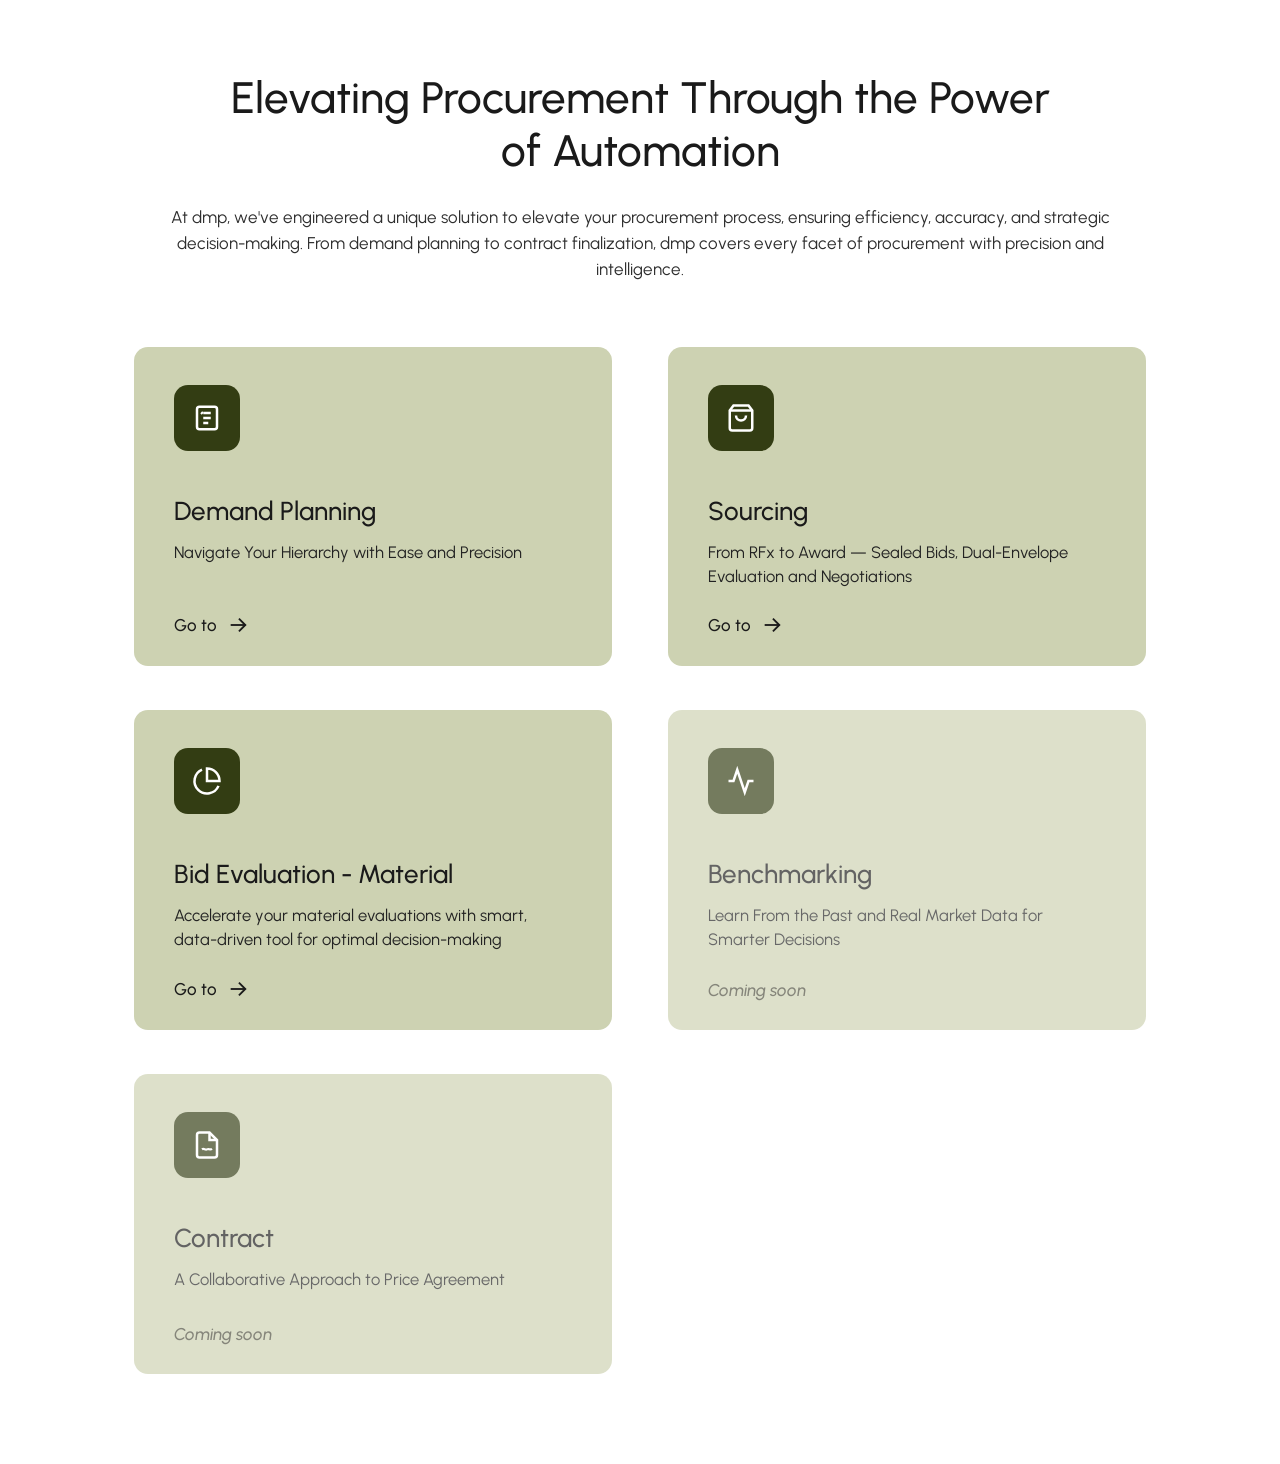
==== index.html @ 02de0b13 "Make the demo runnable on GitHub Pages - Landing page with module cards (Demand Planning, Sourcing, " ====
<!DOCTYPE html>
<html lang="en">
<head>
    <meta charset="UTF-8">
    <meta name="viewport" content="width=device-width, initial-scale=1.0">
    <title>dmp — Digital Material Purchasing</title>
    <link rel="icon" type="image/svg+xml" href="demand_planning/img/favicon.svg">
    <link rel="preconnect" href="https://fonts.googleapis.com">
    <link rel="preconnect" href="https://fonts.gstatic.com" crossorigin>
    <link href="https://fonts.googleapis.com/css2?family=Urbanist:wght@400;500;600;700&display=swap" rel="stylesheet">
    <style>
        * { box-sizing: border-box; margin: 0; padding: 0; }
        body { font-family: 'Urbanist', -apple-system, sans-serif; background: #fff; color: #1a1a1a; -webkit-font-smoothing: antialiased; }
        .wrap { max-width: 1060px; margin: 0 auto; padding: 72px 24px 90px; }
        h1 { font-size: 44px; font-weight: 500; text-align: center; line-height: 1.2; max-width: 860px; margin: 0 auto; }
        .sub { text-align: center; color: #2e2e2e; font-size: 17px; line-height: 1.55; max-width: 980px; margin: 26px auto 64px; }
        .grid { display: grid; grid-template-columns: repeat(2, 1fr); gap: 44px 56px; }
        @media (max-width: 820px) { .grid { grid-template-columns: 1fr; } h1 { font-size: 32px; } }
        .card { background: #CDD2B2; border-radius: 14px; padding: 38px 40px 30px; display: flex; flex-direction: column; min-height: 300px; transition: transform .18s, box-shadow .18s; }
        a.card { color: inherit; text-decoration: none; cursor: pointer; }
        a.card:hover { transform: translateY(-4px); box-shadow: 0 14px 30px rgba(40,50,10,.18); }
        .card.soon { opacity: .68; }
        .ic { width: 66px; height: 66px; border-radius: 14px; background: #333D13; display: flex; align-items: center; justify-content: center; margin-bottom: 44px; }
        .ic svg { color: #fff; }
        .card h2 { font-size: 26px; font-weight: 500; margin-bottom: 14px; }
        .card p { font-size: 16.5px; line-height: 1.45; color: #222; flex: 1; }
        .go { display: inline-flex; align-items: center; gap: 10px; font-size: 17px; margin-top: 26px; font-weight: 500; }
        .go svg { transition: transform .18s; }
        a.card:hover .go svg { transform: translateX(5px); }
        .soon .go { color: #4c4c3c; font-style: italic; }
    </style>
</head>
<body>
    <div class="wrap">
        <h1>Elevating Procurement Through the Power of Automation</h1>
        <p class="sub">At dmp, we've engineered a unique solution to elevate your procurement process, ensuring efficiency, accuracy,
            and strategic decision-making. From demand planning to contract finalization, dmp covers every facet of
            procurement with precision and intelligence.</p>

        <div class="grid">
            <a class="card" href="demand_planning/">
                <div class="ic"><svg width="30" height="30" viewBox="0 0 24 24" fill="none" stroke="currentColor" stroke-width="2"><rect x="4" y="3" width="16" height="18" rx="2"/><path d="M9 8h6M9 12h6M9 16h4"/><polyline points="7.2 7.6 7.8 8.2 8.8 7.2" stroke-width="1.6"/></svg></div>
                <h2>Demand Planning</h2>
                <p>Navigate Your Hierarchy with Ease and Precision</p>
                <span class="go">Go to <svg width="22" height="22" viewBox="0 0 24 24" fill="none" stroke="currentColor" stroke-width="2"><line x1="4" y1="12" x2="20" y2="12"/><polyline points="13 5 20 12 13 19"/></svg></span>
            </a>
            <a class="card" href="sourcing/">
                <div class="ic"><svg width="30" height="30" viewBox="0 0 24 24" fill="none" stroke="currentColor" stroke-width="2"><path d="M6 2 3 6v14a2 2 0 0 0 2 2h14a2 2 0 0 0 2-2V6l-3-4z"/><line x1="3" y1="6" x2="21" y2="6"/><path d="M16 10a4 4 0 0 1-8 0"/></svg></div>
                <h2>Sourcing</h2>
                <p>From RFx to Award — Sealed Bids, Dual-Envelope Evaluation and Negotiations</p>
                <span class="go">Go to <svg width="22" height="22" viewBox="0 0 24 24" fill="none" stroke="currentColor" stroke-width="2"><line x1="4" y1="12" x2="20" y2="12"/><polyline points="13 5 20 12 13 19"/></svg></span>
            </a>
            <a class="card" href="sourcing/bid-eval.html">
                <div class="ic"><svg width="30" height="30" viewBox="0 0 24 24" fill="none" stroke="currentColor" stroke-width="2"><path d="M21.21 15.89A10 10 0 1 1 8 2.83"/><path d="M22 12A10 10 0 0 0 12 2v10z"/></svg></div>
                <h2>Bid Evaluation - Material</h2>
                <p>Accelerate your material evaluations with smart, data-driven tool for optimal decision-making</p>
                <span class="go">Go to <svg width="22" height="22" viewBox="0 0 24 24" fill="none" stroke="currentColor" stroke-width="2"><line x1="4" y1="12" x2="20" y2="12"/><polyline points="13 5 20 12 13 19"/></svg></span>
            </a>
            <div class="card soon">
                <div class="ic"><svg width="30" height="30" viewBox="0 0 24 24" fill="none" stroke="currentColor" stroke-width="2"><polyline points="22 12 18 12 15 21 9 3 6 12 2 12"/></svg></div>
                <h2>Benchmarking</h2>
                <p>Learn From the Past and Real Market Data for Smarter Decisions</p>
                <span class="go">Coming soon</span>
            </div>
            <div class="card soon">
                <div class="ic"><svg width="30" height="30" viewBox="0 0 24 24" fill="none" stroke="currentColor" stroke-width="2"><path d="M14 2H6a2 2 0 0 0-2 2v16a2 2 0 0 0 2 2h12a2 2 0 0 0 2-2V8z"/><polyline points="14 2 14 8 20 8"/><path d="M8 15.5c1.5-1.2 2.5.8 4 0s2.5.8 4-.4" stroke-width="1.7"/></svg></div>
                <h2>Contract</h2>
                <p>A Collaborative Approach to Price Agreement</p>
                <span class="go">Coming soon</span>
            </div>
        </div>
    </div>
</body>
</html>
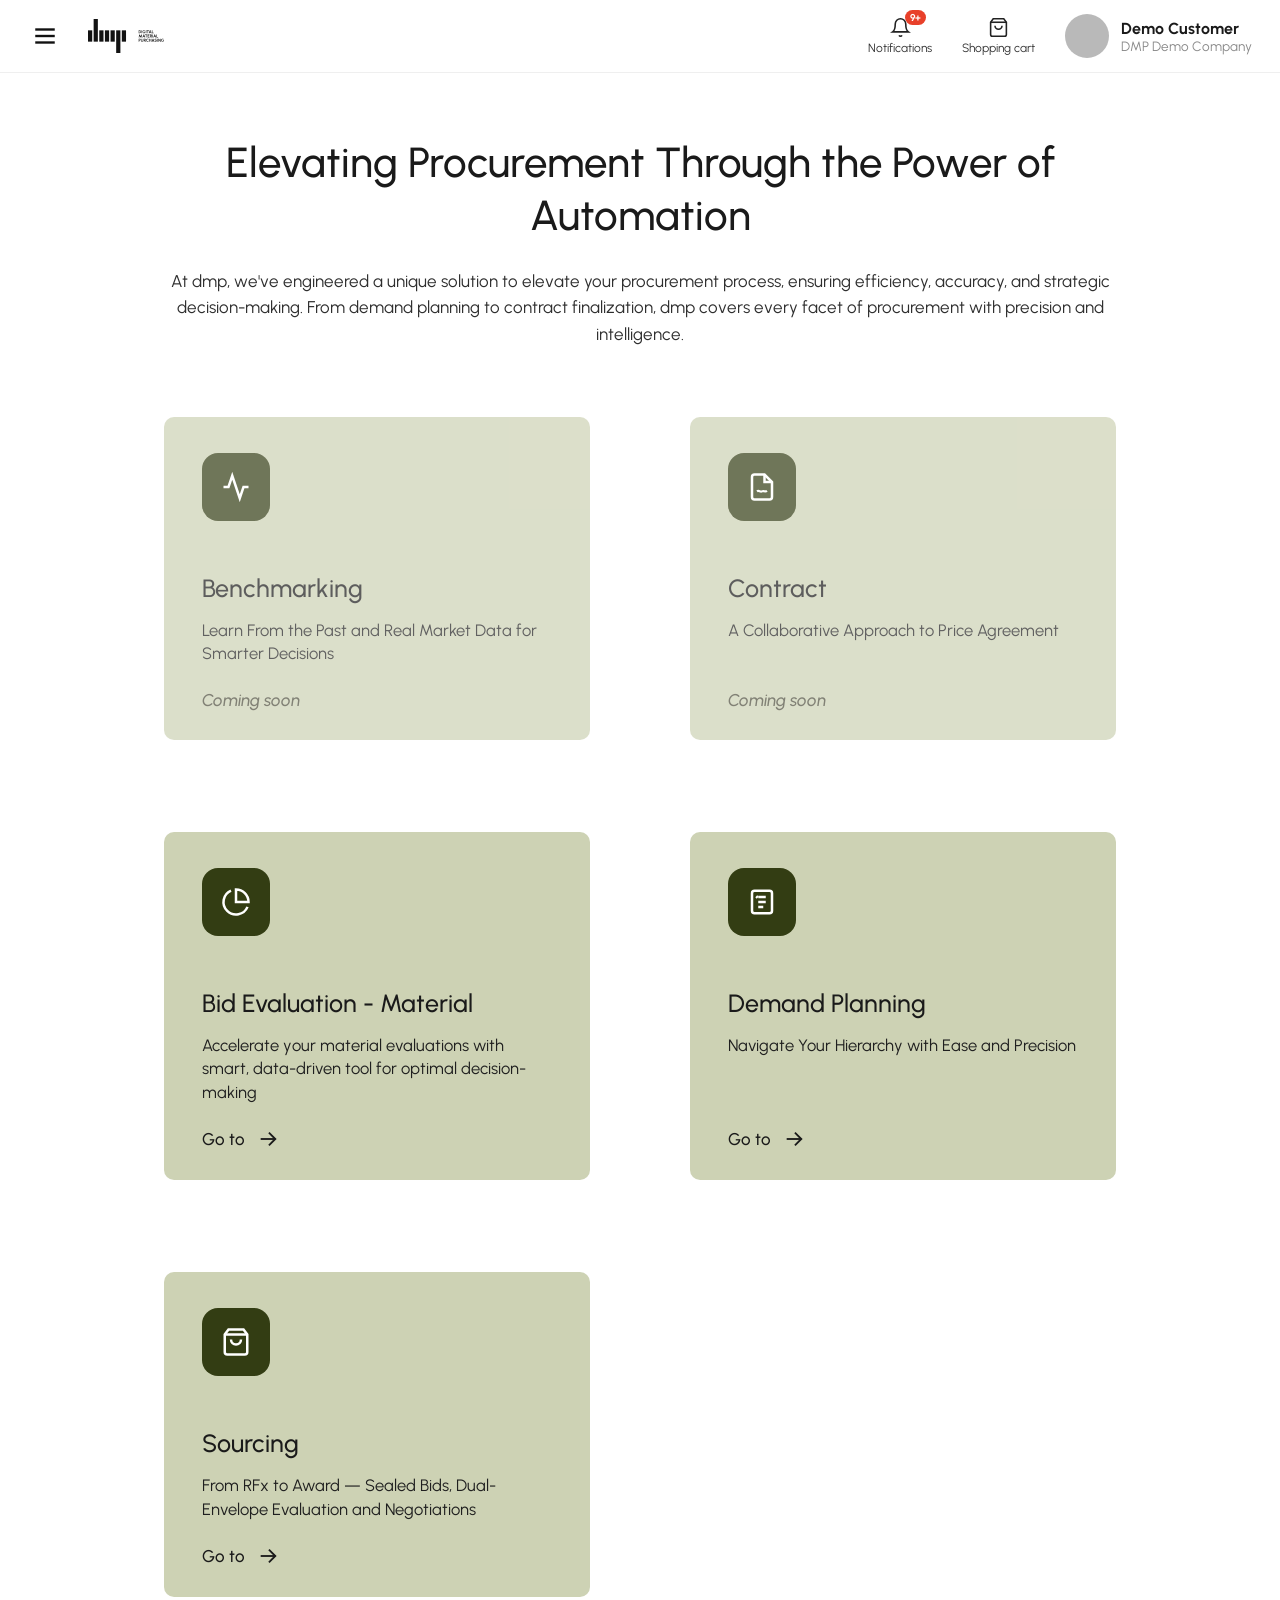
==== commit 2f171812: "Landing page: top navbar and card sizing per design Co-Authored-By: Claude Fable 5 <noreply@anthropi" ====
--- a/index.html
+++ b/index.html
@@ -11,26 +11,69 @@
     <style>
         * { box-sizing: border-box; margin: 0; padding: 0; }
         body { font-family: 'Urbanist', -apple-system, sans-serif; background: #fff; color: #1a1a1a; -webkit-font-smoothing: antialiased; }
-        .wrap { max-width: 1060px; margin: 0 auto; padding: 72px 24px 90px; }
-        h1 { font-size: 44px; font-weight: 500; text-align: center; line-height: 1.2; max-width: 860px; margin: 0 auto; }
-        .sub { text-align: center; color: #2e2e2e; font-size: 17px; line-height: 1.55; max-width: 980px; margin: 26px auto 64px; }
-        .grid { display: grid; grid-template-columns: repeat(2, 1fr); gap: 44px 56px; }
-        @media (max-width: 820px) { .grid { grid-template-columns: 1fr; } h1 { font-size: 32px; } }
-        .card { background: #CDD2B2; border-radius: 14px; padding: 38px 40px 30px; display: flex; flex-direction: column; min-height: 300px; transition: transform .18s, box-shadow .18s; }
+
+        /* ---- top navbar ---- */
+        .nav { display: flex; align-items: center; justify-content: space-between; padding: 14px 28px; border-bottom: 1px solid #EFEFEF; position: sticky; top: 0; background: #fff; z-index: 10; }
+        .nav-left { display: flex; align-items: center; gap: 26px; }
+        .burger { background: none; border: none; cursor: pointer; display: flex; padding: 4px; }
+        .logo img { height: 34px; display: block; }
+        .nav-right { display: flex; align-items: center; gap: 30px; }
+        .nav-ic { position: relative; display: flex; flex-direction: column; align-items: center; gap: 3px; font-size: 12px; color: #333; text-decoration: none; }
+        .nav-ic .badge { position: absolute; top: -7px; right: 6px; background: #E8402A; color: #fff; font-size: 10px; font-weight: 700; border-radius: 9px; padding: 1px 5px; }
+        .profile { display: flex; align-items: center; gap: 12px; }
+        .avatar { width: 44px; height: 44px; border-radius: 50%; background: #B9B9B9; }
+        .p-name { font-weight: 700; font-size: 16px; }
+        .p-co { color: #8a8a8a; font-size: 13.5px; }
+        @media (max-width: 640px) { .nav-ic span, .p-co { display: none; } }
+
+        /* ---- hero + cards ---- */
+        .wrap { max-width: 1000px; margin: 0 auto; padding: 64px 24px 90px; }
+        h1 { font-size: 42px; font-weight: 500; text-align: center; line-height: 1.25; max-width: 840px; margin: 0 auto; }
+        .sub { text-align: center; color: #2e2e2e; font-size: 17px; line-height: 1.55; max-width: 960px; margin: 26px auto 70px; }
+        .grid { display: grid; grid-template-columns: repeat(2, 1fr); gap: 92px 100px; justify-items: center; }
+        @media (max-width: 860px) { .grid { grid-template-columns: 1fr; gap: 40px; } h1 { font-size: 31px; } }
+        .card { background: #CDD2B4; border-radius: 10px; padding: 36px 38px 30px; display: flex; flex-direction: column; width: 100%; max-width: 436px; min-height: 315px; transition: transform .18s, box-shadow .18s; }
         a.card { color: inherit; text-decoration: none; cursor: pointer; }
         a.card:hover { transform: translateY(-4px); box-shadow: 0 14px 30px rgba(40,50,10,.18); }
-        .card.soon { opacity: .68; }
-        .ic { width: 66px; height: 66px; border-radius: 14px; background: #333D13; display: flex; align-items: center; justify-content: center; margin-bottom: 44px; }
+        .card.soon { opacity: .7; }
+        .ic { width: 68px; height: 68px; border-radius: 16px; background: #333D13; display: flex; align-items: center; justify-content: center; }
         .ic svg { color: #fff; }
-        .card h2 { font-size: 26px; font-weight: 500; margin-bottom: 14px; }
-        .card p { font-size: 16.5px; line-height: 1.45; color: #222; flex: 1; }
-        .go { display: inline-flex; align-items: center; gap: 10px; font-size: 17px; margin-top: 26px; font-weight: 500; }
+        .card h2 { font-size: 25px; font-weight: 500; margin: 52px 0 16px; }
+        .card p { font-size: 16.5px; line-height: 1.42; color: #1f1f1f; flex: 1; }
+        .go { display: inline-flex; align-items: center; gap: 12px; font-size: 17px; margin-top: 24px; font-weight: 500; }
         .go svg { transition: transform .18s; }
         a.card:hover .go svg { transform: translateX(5px); }
         .soon .go { color: #4c4c3c; font-style: italic; }
     </style>
 </head>
 <body>
+    <header class="nav">
+        <div class="nav-left">
+            <button class="burger" title="Menu">
+                <svg width="26" height="26" viewBox="0 0 24 24" fill="none" stroke="#111" stroke-width="2.2"><line x1="3" y1="6" x2="21" y2="6"/><line x1="3" y1="12" x2="21" y2="12"/><line x1="3" y1="18" x2="21" y2="18"/></svg>
+            </button>
+            <a class="logo" href="./"><img src="demand_planning/img/logo.svg" alt="dmp"></a>
+        </div>
+        <div class="nav-right">
+            <a class="nav-ic" href="sourcing/" title="Notifications">
+                <span class="badge">9+</span>
+                <svg width="21" height="21" viewBox="0 0 24 24" fill="none" stroke="#222" stroke-width="1.8"><path d="M18 8A6 6 0 0 0 6 8c0 7-3 9-3 9h18s-3-2-3-9"/><path d="M13.73 21a2 2 0 0 1-3.46 0"/></svg>
+                <span>Notifications</span>
+            </a>
+            <a class="nav-ic" href="demand_planning/#/cart" title="Shopping cart">
+                <svg width="21" height="21" viewBox="0 0 24 24" fill="none" stroke="#222" stroke-width="1.8"><path d="M6 2 3 6v14a2 2 0 0 0 2 2h14a2 2 0 0 0 2-2V6l-3-4z"/><line x1="3" y1="6" x2="21" y2="6"/><path d="M16 10a4 4 0 0 1-8 0"/></svg>
+                <span>Shopping cart</span>
+            </a>
+            <div class="profile">
+                <div class="avatar"></div>
+                <div>
+                    <div class="p-name">Demo Customer</div>
+                    <div class="p-co">DMP Demo Company</div>
+                </div>
+            </div>
+        </div>
+    </header>
+
     <div class="wrap">
         <h1>Elevating Procurement Through the Power of Automation</h1>
         <p class="sub">At dmp, we've engineered a unique solution to elevate your procurement process, ensuring efficiency, accuracy,
@@ -38,6 +81,24 @@
             procurement with precision and intelligence.</p>
 
         <div class="grid">
+            <div class="card soon">
+                <div class="ic"><svg width="30" height="30" viewBox="0 0 24 24" fill="none" stroke="currentColor" stroke-width="2"><polyline points="22 12 18 12 15 21 9 3 6 12 2 12"/></svg></div>
+                <h2>Benchmarking</h2>
+                <p>Learn From the Past and Real Market Data for Smarter Decisions</p>
+                <span class="go">Coming soon</span>
+            </div>
+            <div class="card soon">
+                <div class="ic"><svg width="30" height="30" viewBox="0 0 24 24" fill="none" stroke="currentColor" stroke-width="2"><path d="M14 2H6a2 2 0 0 0-2 2v16a2 2 0 0 0 2 2h12a2 2 0 0 0 2-2V8z"/><polyline points="14 2 14 8 20 8"/><path d="M8 15.5c1.5-1.2 2.5.8 4 0s2.5.8 4-.4" stroke-width="1.7"/></svg></div>
+                <h2>Contract</h2>
+                <p>A Collaborative Approach to Price Agreement</p>
+                <span class="go">Coming soon</span>
+            </div>
+            <a class="card" href="sourcing/bid-eval.html">
+                <div class="ic"><svg width="30" height="30" viewBox="0 0 24 24" fill="none" stroke="currentColor" stroke-width="2"><path d="M21.21 15.89A10 10 0 1 1 8 2.83"/><path d="M22 12A10 10 0 0 0 12 2v10z"/></svg></div>
+                <h2>Bid Evaluation - Material</h2>
+                <p>Accelerate your material evaluations with smart, data-driven tool for optimal decision-making</p>
+                <span class="go">Go to <svg width="22" height="22" viewBox="0 0 24 24" fill="none" stroke="currentColor" stroke-width="2"><line x1="4" y1="12" x2="20" y2="12"/><polyline points="13 5 20 12 13 19"/></svg></span>
+            </a>
             <a class="card" href="demand_planning/">
                 <div class="ic"><svg width="30" height="30" viewBox="0 0 24 24" fill="none" stroke="currentColor" stroke-width="2"><rect x="4" y="3" width="16" height="18" rx="2"/><path d="M9 8h6M9 12h6M9 16h4"/><polyline points="7.2 7.6 7.8 8.2 8.8 7.2" stroke-width="1.6"/></svg></div>
                 <h2>Demand Planning</h2>
@@ -50,24 +111,6 @@
                 <p>From RFx to Award — Sealed Bids, Dual-Envelope Evaluation and Negotiations</p>
                 <span class="go">Go to <svg width="22" height="22" viewBox="0 0 24 24" fill="none" stroke="currentColor" stroke-width="2"><line x1="4" y1="12" x2="20" y2="12"/><polyline points="13 5 20 12 13 19"/></svg></span>
             </a>
-            <a class="card" href="sourcing/bid-eval.html">
-                <div class="ic"><svg width="30" height="30" viewBox="0 0 24 24" fill="none" stroke="currentColor" stroke-width="2"><path d="M21.21 15.89A10 10 0 1 1 8 2.83"/><path d="M22 12A10 10 0 0 0 12 2v10z"/></svg></div>
-                <h2>Bid Evaluation - Material</h2>
-                <p>Accelerate your material evaluations with smart, data-driven tool for optimal decision-making</p>
-                <span class="go">Go to <svg width="22" height="22" viewBox="0 0 24 24" fill="none" stroke="currentColor" stroke-width="2"><line x1="4" y1="12" x2="20" y2="12"/><polyline points="13 5 20 12 13 19"/></svg></span>
-            </a>
-            <div class="card soon">
-                <div class="ic"><svg width="30" height="30" viewBox="0 0 24 24" fill="none" stroke="currentColor" stroke-width="2"><polyline points="22 12 18 12 15 21 9 3 6 12 2 12"/></svg></div>
-                <h2>Benchmarking</h2>
-                <p>Learn From the Past and Real Market Data for Smarter Decisions</p>
-                <span class="go">Coming soon</span>
-            </div>
-            <div class="card soon">
-                <div class="ic"><svg width="30" height="30" viewBox="0 0 24 24" fill="none" stroke="currentColor" stroke-width="2"><path d="M14 2H6a2 2 0 0 0-2 2v16a2 2 0 0 0 2 2h12a2 2 0 0 0 2-2V8z"/><polyline points="14 2 14 8 20 8"/><path d="M8 15.5c1.5-1.2 2.5.8 4 0s2.5.8 4-.4" stroke-width="1.7"/></svg></div>
-                <h2>Contract</h2>
-                <p>A Collaborative Approach to Price Agreement</p>
-                <span class="go">Coming soon</span>
-            </div>
         </div>
     </div>
 </body>
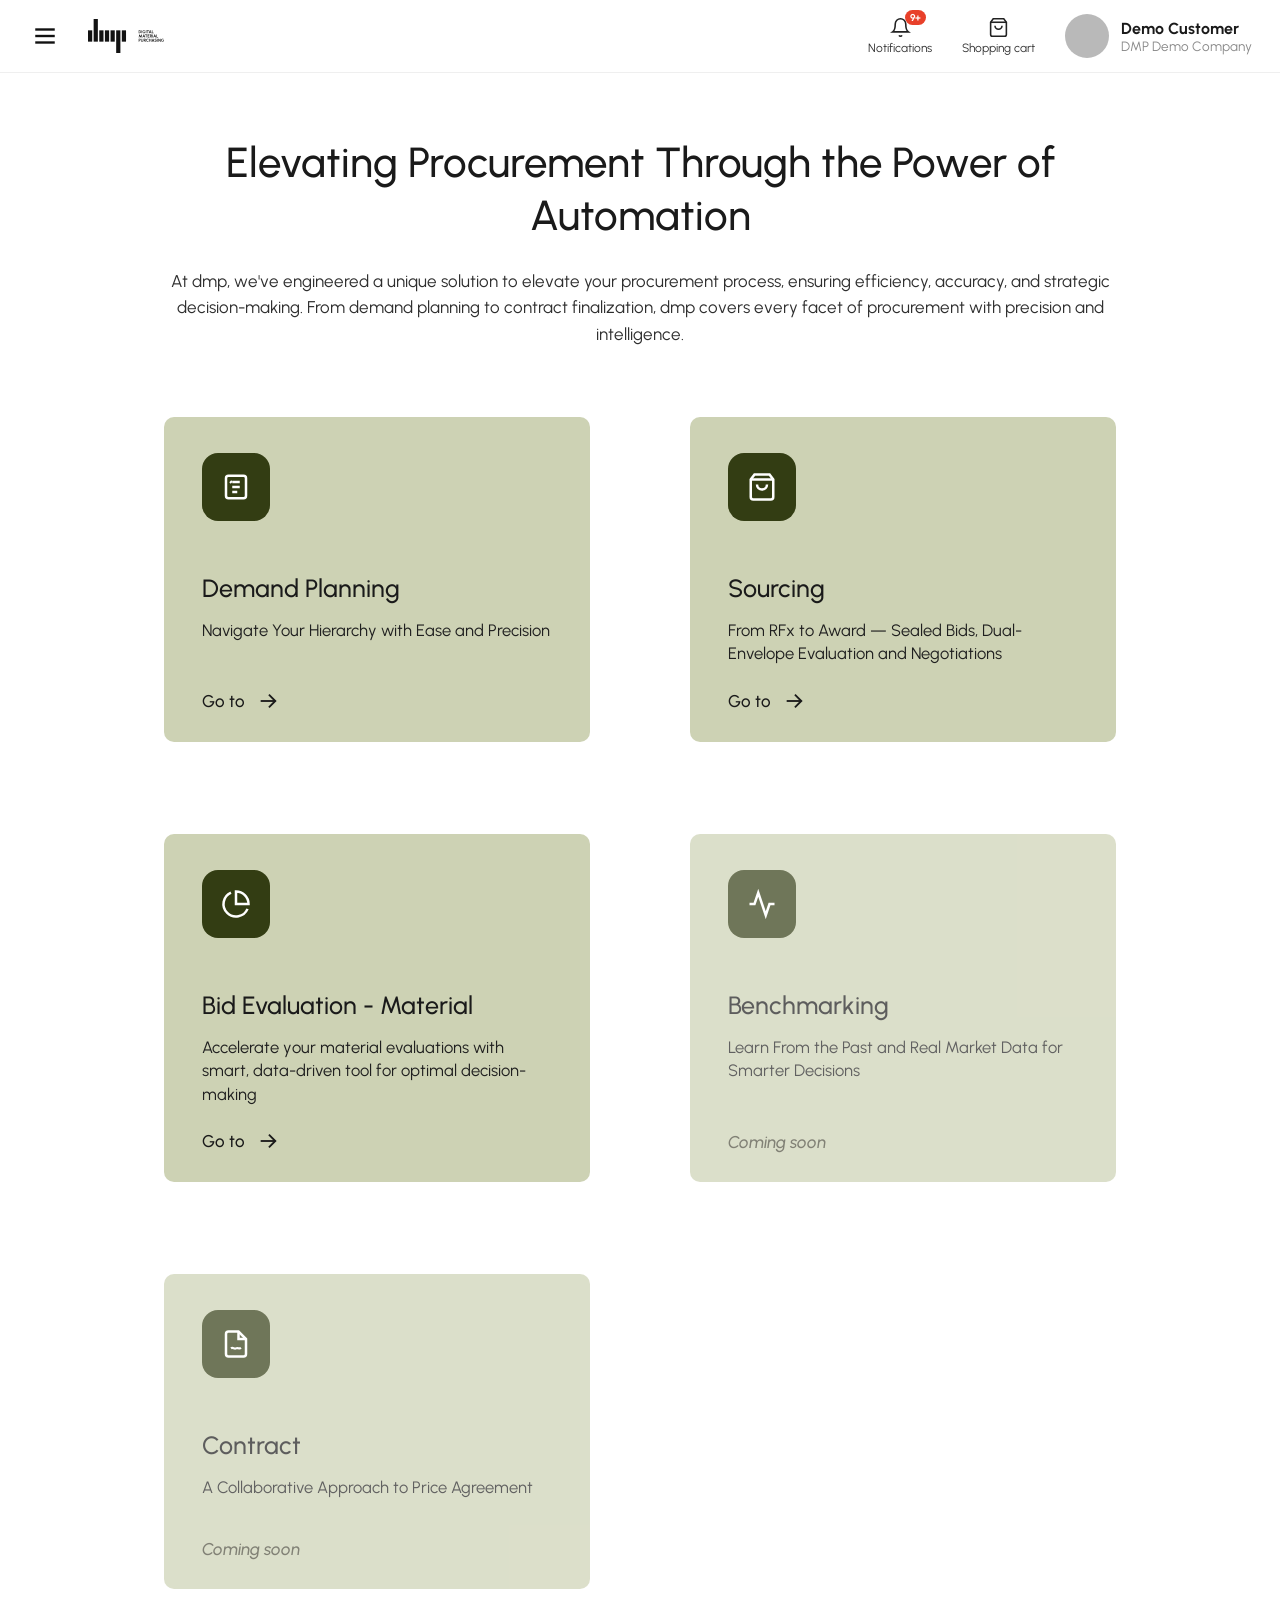
==== commit ca8fbdc3: "Landing: reorder module cards (DP, Sourcing, Bid Evaluation, Benchmarking, Contract) Co-Authored-By:" ====
--- a/index.html
+++ b/index.html
@@ -81,6 +81,24 @@
             procurement with precision and intelligence.</p>
 
         <div class="grid">
+            <a class="card" href="demand_planning/">
+                <div class="ic"><svg width="30" height="30" viewBox="0 0 24 24" fill="none" stroke="currentColor" stroke-width="2"><rect x="4" y="3" width="16" height="18" rx="2"/><path d="M9 8h6M9 12h6M9 16h4"/><polyline points="7.2 7.6 7.8 8.2 8.8 7.2" stroke-width="1.6"/></svg></div>
+                <h2>Demand Planning</h2>
+                <p>Navigate Your Hierarchy with Ease and Precision</p>
+                <span class="go">Go to <svg width="22" height="22" viewBox="0 0 24 24" fill="none" stroke="currentColor" stroke-width="2"><line x1="4" y1="12" x2="20" y2="12"/><polyline points="13 5 20 12 13 19"/></svg></span>
+            </a>
+            <a class="card" href="sourcing/">
+                <div class="ic"><svg width="30" height="30" viewBox="0 0 24 24" fill="none" stroke="currentColor" stroke-width="2"><path d="M6 2 3 6v14a2 2 0 0 0 2 2h14a2 2 0 0 0 2-2V6l-3-4z"/><line x1="3" y1="6" x2="21" y2="6"/><path d="M16 10a4 4 0 0 1-8 0"/></svg></div>
+                <h2>Sourcing</h2>
+                <p>From RFx to Award — Sealed Bids, Dual-Envelope Evaluation and Negotiations</p>
+                <span class="go">Go to <svg width="22" height="22" viewBox="0 0 24 24" fill="none" stroke="currentColor" stroke-width="2"><line x1="4" y1="12" x2="20" y2="12"/><polyline points="13 5 20 12 13 19"/></svg></span>
+            </a>
+            <a class="card" href="sourcing/bid-eval.html">
+                <div class="ic"><svg width="30" height="30" viewBox="0 0 24 24" fill="none" stroke="currentColor" stroke-width="2"><path d="M21.21 15.89A10 10 0 1 1 8 2.83"/><path d="M22 12A10 10 0 0 0 12 2v10z"/></svg></div>
+                <h2>Bid Evaluation - Material</h2>
+                <p>Accelerate your material evaluations with smart, data-driven tool for optimal decision-making</p>
+                <span class="go">Go to <svg width="22" height="22" viewBox="0 0 24 24" fill="none" stroke="currentColor" stroke-width="2"><line x1="4" y1="12" x2="20" y2="12"/><polyline points="13 5 20 12 13 19"/></svg></span>
+            </a>
             <div class="card soon">
                 <div class="ic"><svg width="30" height="30" viewBox="0 0 24 24" fill="none" stroke="currentColor" stroke-width="2"><polyline points="22 12 18 12 15 21 9 3 6 12 2 12"/></svg></div>
                 <h2>Benchmarking</h2>
@@ -93,24 +111,6 @@
                 <p>A Collaborative Approach to Price Agreement</p>
                 <span class="go">Coming soon</span>
             </div>
-            <a class="card" href="sourcing/bid-eval.html">
-                <div class="ic"><svg width="30" height="30" viewBox="0 0 24 24" fill="none" stroke="currentColor" stroke-width="2"><path d="M21.21 15.89A10 10 0 1 1 8 2.83"/><path d="M22 12A10 10 0 0 0 12 2v10z"/></svg></div>
-                <h2>Bid Evaluation - Material</h2>
-                <p>Accelerate your material evaluations with smart, data-driven tool for optimal decision-making</p>
-                <span class="go">Go to <svg width="22" height="22" viewBox="0 0 24 24" fill="none" stroke="currentColor" stroke-width="2"><line x1="4" y1="12" x2="20" y2="12"/><polyline points="13 5 20 12 13 19"/></svg></span>
-            </a>
-            <a class="card" href="demand_planning/">
-                <div class="ic"><svg width="30" height="30" viewBox="0 0 24 24" fill="none" stroke="currentColor" stroke-width="2"><rect x="4" y="3" width="16" height="18" rx="2"/><path d="M9 8h6M9 12h6M9 16h4"/><polyline points="7.2 7.6 7.8 8.2 8.8 7.2" stroke-width="1.6"/></svg></div>
-                <h2>Demand Planning</h2>
-                <p>Navigate Your Hierarchy with Ease and Precision</p>
-                <span class="go">Go to <svg width="22" height="22" viewBox="0 0 24 24" fill="none" stroke="currentColor" stroke-width="2"><line x1="4" y1="12" x2="20" y2="12"/><polyline points="13 5 20 12 13 19"/></svg></span>
-            </a>
-            <a class="card" href="sourcing/">
-                <div class="ic"><svg width="30" height="30" viewBox="0 0 24 24" fill="none" stroke="currentColor" stroke-width="2"><path d="M6 2 3 6v14a2 2 0 0 0 2 2h14a2 2 0 0 0 2-2V6l-3-4z"/><line x1="3" y1="6" x2="21" y2="6"/><path d="M16 10a4 4 0 0 1-8 0"/></svg></div>
-                <h2>Sourcing</h2>
-                <p>From RFx to Award — Sealed Bids, Dual-Envelope Evaluation and Negotiations</p>
-                <span class="go">Go to <svg width="22" height="22" viewBox="0 0 24 24" fill="none" stroke="currentColor" stroke-width="2"><line x1="4" y1="12" x2="20" y2="12"/><polyline points="13 5 20 12 13 19"/></svg></span>
-            </a>
         </div>
     </div>
 </body>
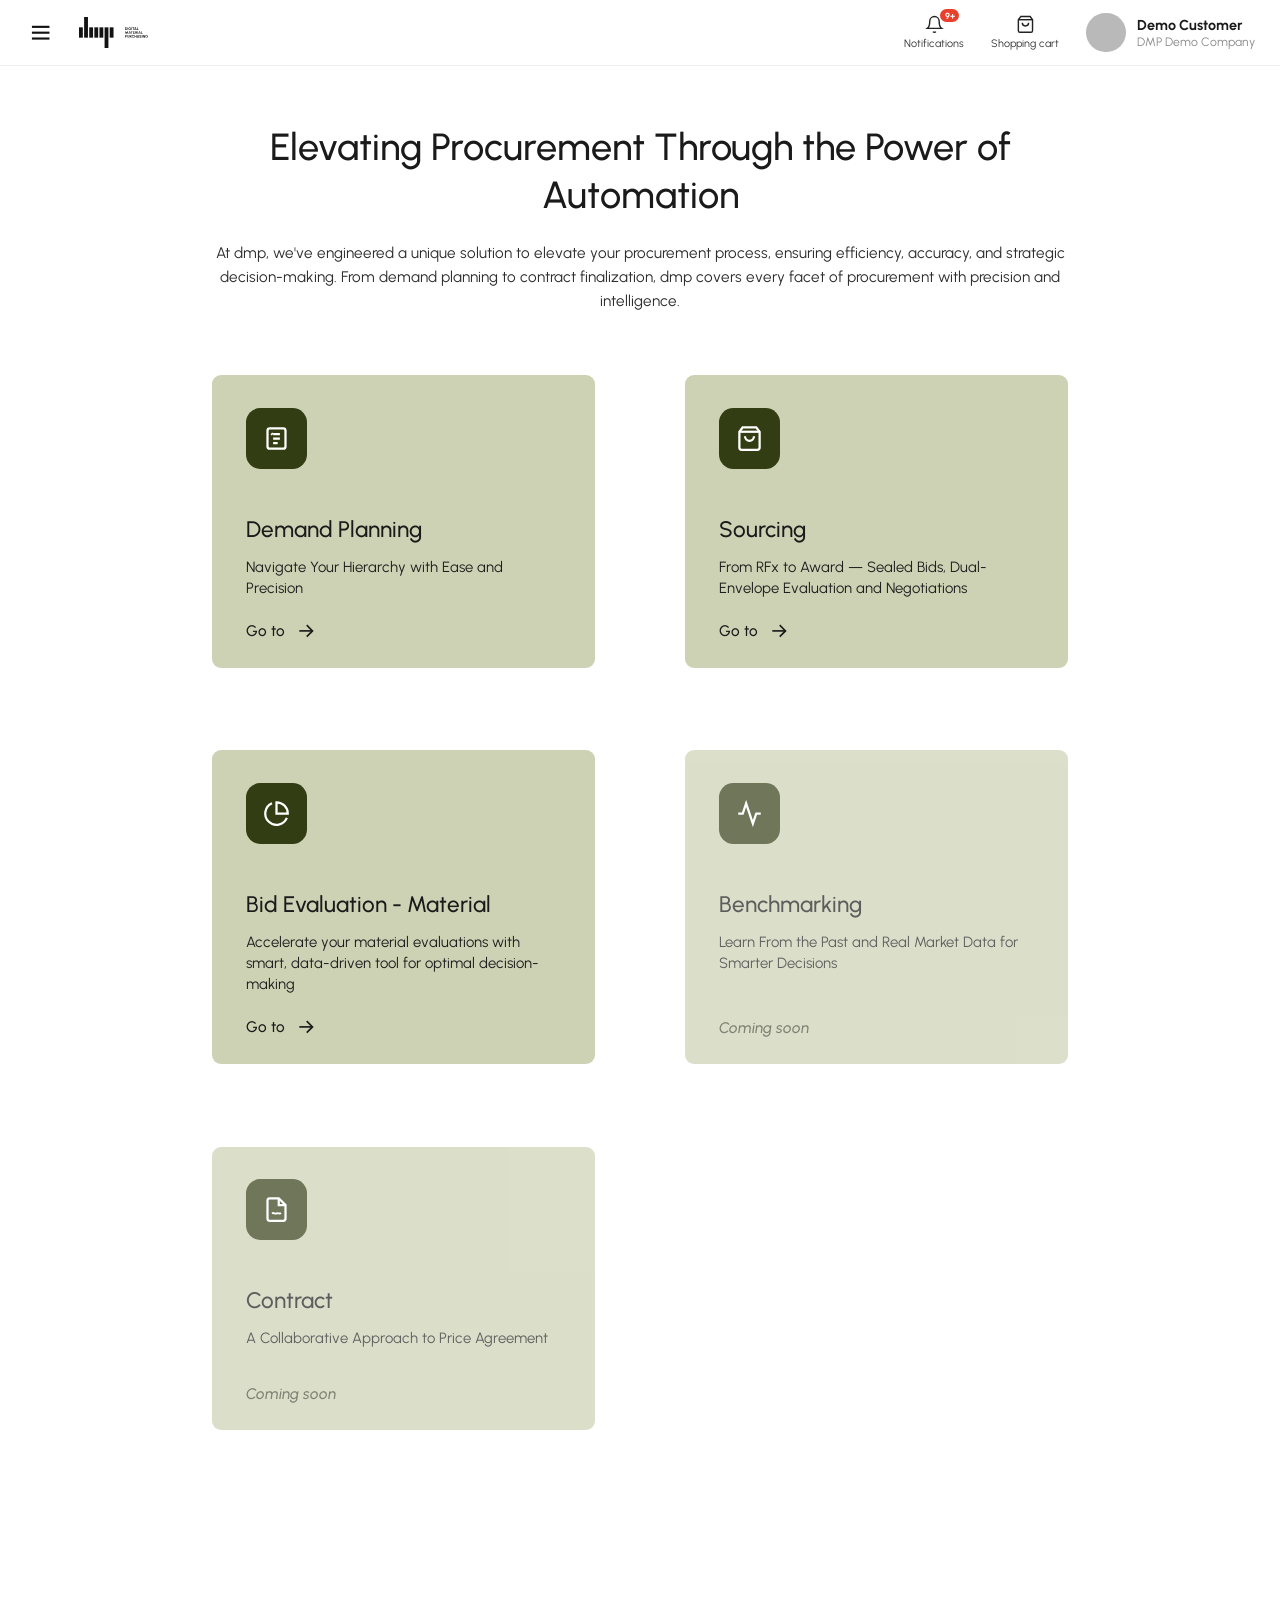
==== commit 0deb1b4c: "Landing: render at 90% scale Co-Authored-By: Claude Fable 5 <noreply@anthropic.com>" ====
--- a/index.html
+++ b/index.html
@@ -4,12 +4,13 @@
     <meta charset="UTF-8">
     <meta name="viewport" content="width=device-width, initial-scale=1.0">
     <title>dmp — Digital Material Purchasing</title>
-    <link rel="icon" type="image/svg+xml" href="demand_planning/img/favicon.svg">
+    <link rel="icon" type="image/svg+xml" href="demand_planning/img/favicon.svg" data-asset="favicon">
     <link rel="preconnect" href="https://fonts.googleapis.com">
     <link rel="preconnect" href="https://fonts.gstatic.com" crossorigin>
     <link href="https://fonts.googleapis.com/css2?family=Urbanist:wght@400;500;600;700&display=swap" rel="stylesheet">
     <style>
         * { box-sizing: border-box; margin: 0; padding: 0; }
+        html { zoom: 0.9; }   /* the page reads like 90% browser zoom */
         body { font-family: 'Urbanist', -apple-system, sans-serif; background: #fff; color: #1a1a1a; -webkit-font-smoothing: antialiased; }
 
         /* ---- top navbar ---- */
@@ -52,15 +53,15 @@
             <button class="burger" title="Menu">
                 <svg width="26" height="26" viewBox="0 0 24 24" fill="none" stroke="#111" stroke-width="2.2"><line x1="3" y1="6" x2="21" y2="6"/><line x1="3" y1="12" x2="21" y2="12"/><line x1="3" y1="18" x2="21" y2="18"/></svg>
             </button>
-            <a class="logo" href="./"><img src="demand_planning/img/logo.svg" alt="dmp"></a>
+            <a class="logo" href="./"><img src="demand_planning/img/logo.svg" alt="dmp" data-asset="logo"></a>
         </div>
         <div class="nav-right">
-            <a class="nav-ic" href="sourcing/" title="Notifications">
+            <a class="nav-ic" href="sourcing/" data-mod="sourcing" title="Notifications">
                 <span class="badge">9+</span>
                 <svg width="21" height="21" viewBox="0 0 24 24" fill="none" stroke="#222" stroke-width="1.8"><path d="M18 8A6 6 0 0 0 6 8c0 7-3 9-3 9h18s-3-2-3-9"/><path d="M13.73 21a2 2 0 0 1-3.46 0"/></svg>
                 <span>Notifications</span>
             </a>
-            <a class="nav-ic" href="demand_planning/#/cart" title="Shopping cart">
+            <a class="nav-ic" href="demand_planning/#/cart" data-mod="dp-cart" title="Shopping cart">
                 <svg width="21" height="21" viewBox="0 0 24 24" fill="none" stroke="#222" stroke-width="1.8"><path d="M6 2 3 6v14a2 2 0 0 0 2 2h14a2 2 0 0 0 2-2V6l-3-4z"/><line x1="3" y1="6" x2="21" y2="6"/><path d="M16 10a4 4 0 0 1-8 0"/></svg>
                 <span>Shopping cart</span>
             </a>
@@ -81,19 +82,19 @@
             procurement with precision and intelligence.</p>
 
         <div class="grid">
-            <a class="card" href="demand_planning/">
+            <a class="card" href="demand_planning/" data-mod="dp">
                 <div class="ic"><svg width="30" height="30" viewBox="0 0 24 24" fill="none" stroke="currentColor" stroke-width="2"><rect x="4" y="3" width="16" height="18" rx="2"/><path d="M9 8h6M9 12h6M9 16h4"/><polyline points="7.2 7.6 7.8 8.2 8.8 7.2" stroke-width="1.6"/></svg></div>
                 <h2>Demand Planning</h2>
                 <p>Navigate Your Hierarchy with Ease and Precision</p>
                 <span class="go">Go to <svg width="22" height="22" viewBox="0 0 24 24" fill="none" stroke="currentColor" stroke-width="2"><line x1="4" y1="12" x2="20" y2="12"/><polyline points="13 5 20 12 13 19"/></svg></span>
             </a>
-            <a class="card" href="sourcing/">
+            <a class="card" href="sourcing/" data-mod="sourcing">
                 <div class="ic"><svg width="30" height="30" viewBox="0 0 24 24" fill="none" stroke="currentColor" stroke-width="2"><path d="M6 2 3 6v14a2 2 0 0 0 2 2h14a2 2 0 0 0 2-2V6l-3-4z"/><line x1="3" y1="6" x2="21" y2="6"/><path d="M16 10a4 4 0 0 1-8 0"/></svg></div>
                 <h2>Sourcing</h2>
                 <p>From RFx to Award — Sealed Bids, Dual-Envelope Evaluation and Negotiations</p>
                 <span class="go">Go to <svg width="22" height="22" viewBox="0 0 24 24" fill="none" stroke="currentColor" stroke-width="2"><line x1="4" y1="12" x2="20" y2="12"/><polyline points="13 5 20 12 13 19"/></svg></span>
             </a>
-            <a class="card" href="sourcing/bid-eval.html">
+            <a class="card" href="sourcing/bid-eval.html" data-mod="bideval">
                 <div class="ic"><svg width="30" height="30" viewBox="0 0 24 24" fill="none" stroke="currentColor" stroke-width="2"><path d="M21.21 15.89A10 10 0 1 1 8 2.83"/><path d="M22 12A10 10 0 0 0 12 2v10z"/></svg></div>
                 <h2>Bid Evaluation - Material</h2>
                 <p>Accelerate your material evaluations with smart, data-driven tool for optimal decision-making</p>
@@ -113,5 +114,25 @@
             </div>
         </div>
     </div>
+    <script>
+    // One landing file for every environment. Served at /main by the dev servers
+    // (ports 8123/8124) the links become absolute localhost URLs; served as the
+    // static site root (GitHub Pages) they stay relative folder paths.
+    (function () {
+        var dev = location.port === '8123' || location.port === '8124';
+        var T = dev
+            ? { dp: 'http://127.0.0.1:8123/', 'dp-cart': 'http://127.0.0.1:8123/#/cart',
+                sourcing: 'http://127.0.0.1:8124/', bideval: 'http://127.0.0.1:8124/bid-eval.html' }
+            : { dp: 'demand_planning/', 'dp-cart': 'demand_planning/#/cart',
+                sourcing: 'sourcing/', bideval: 'sourcing/bid-eval.html' };
+        document.querySelectorAll('[data-mod]').forEach(function (a) { a.href = T[a.getAttribute('data-mod')]; });
+        var assetBase = dev ? 'http://127.0.0.1:8123/img/' : 'demand_planning/img/';
+        document.querySelectorAll('[data-asset]').forEach(function (el) {
+            var f = el.getAttribute('data-asset') === 'logo' ? 'logo.svg' : 'favicon.svg';
+            if (el.tagName === 'IMG') el.src = assetBase + f; else el.href = assetBase + f;
+        });
+        if (dev) { var lg = document.querySelector('.logo'); if (lg) lg.href = '/main'; }
+    })();
+    </script>
 </body>
 </html>
